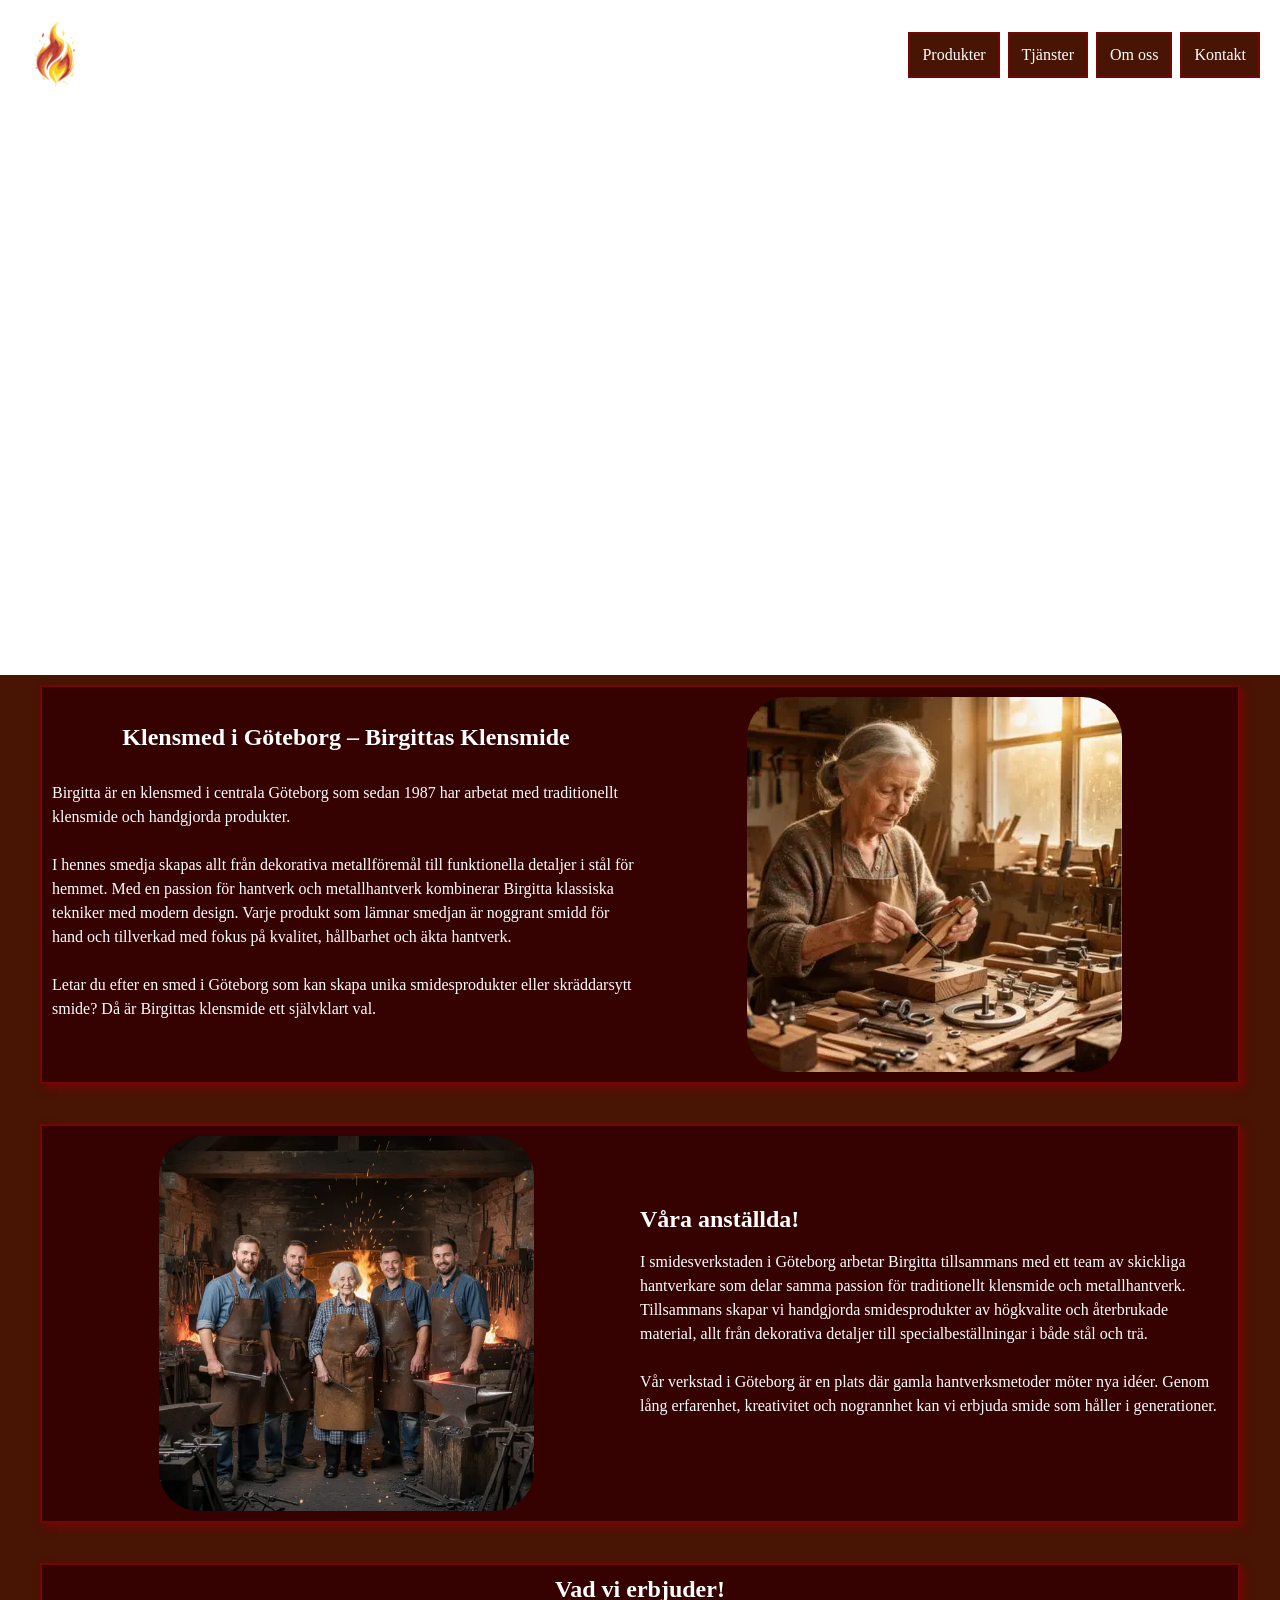
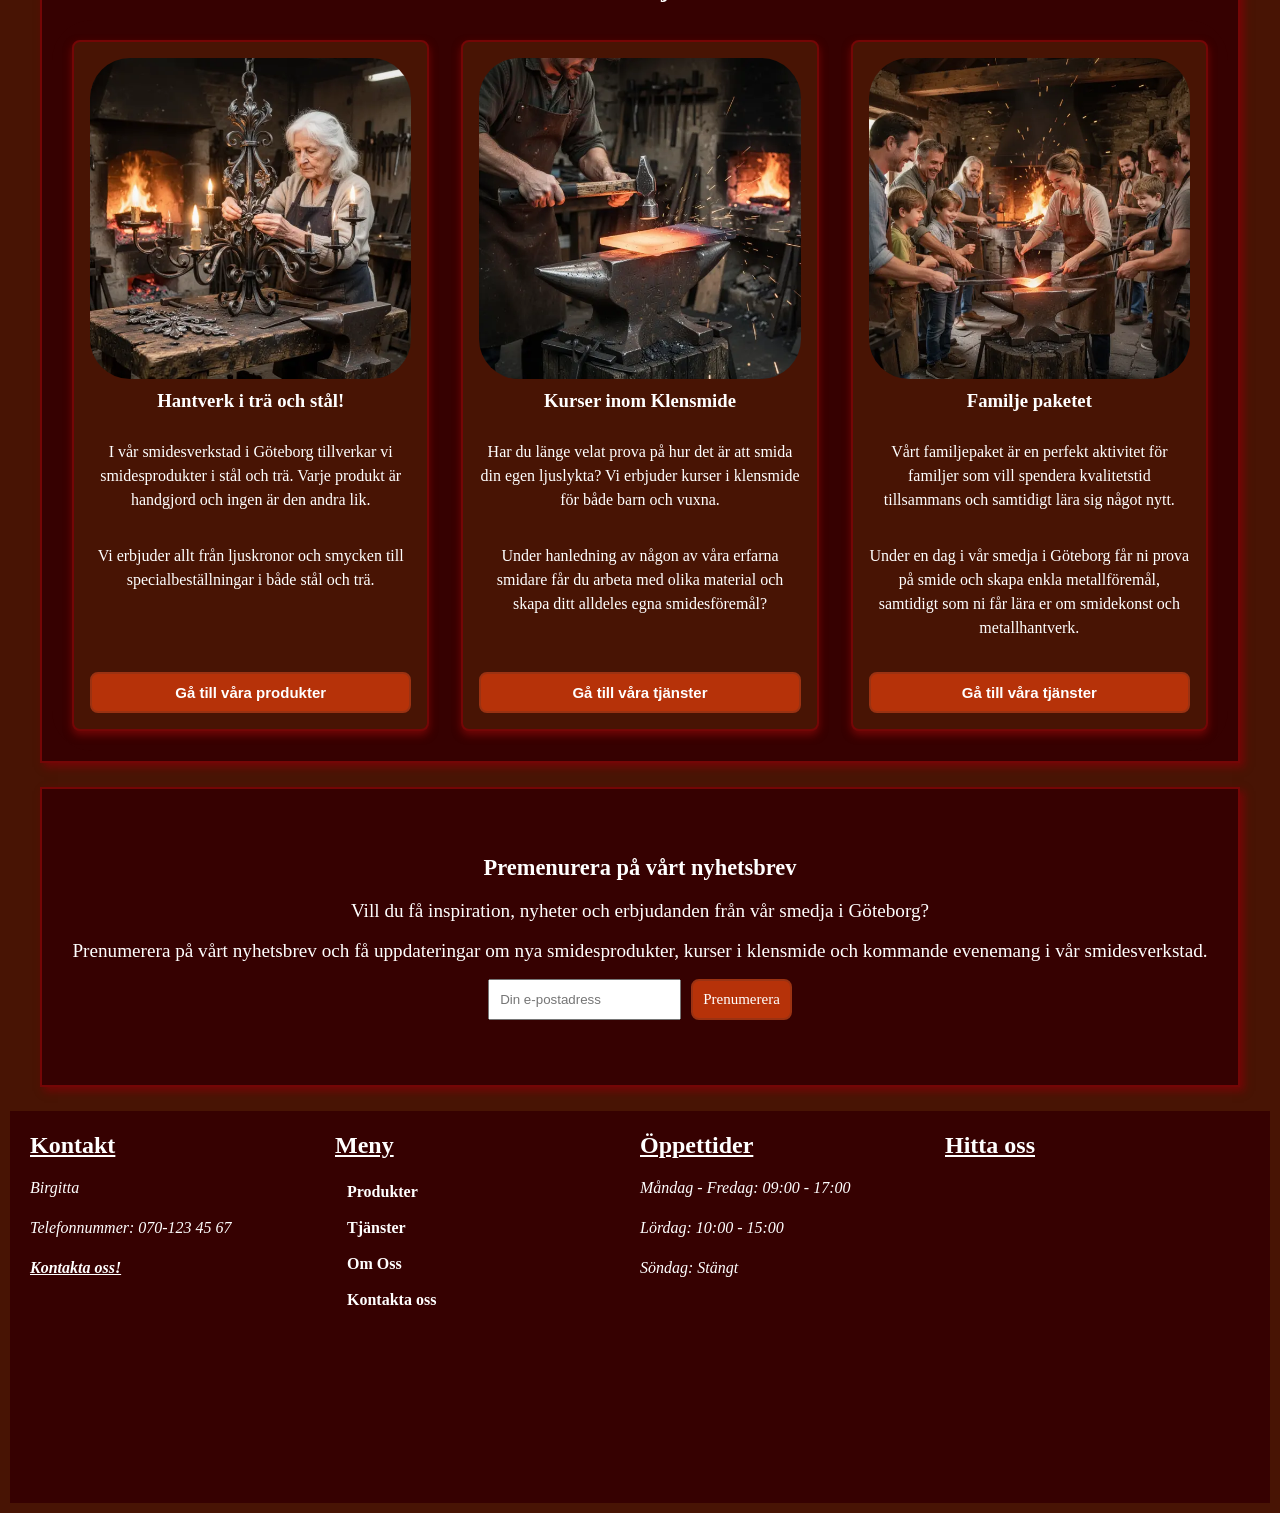
==== index.html @ 1f942d38 "Initial commit" ====
<!doctype html>
<html lang="sv">
	<head>
		<meta charset="UTF-8" />
		<meta name="viewport" content="width=device-width, initial-scale=1.0" />
		<meta
			name="description"
			content="Birgittas Klensmide i Göteborg erbjuder traditionellt klensmide, smidesprodukter och kurser i metallhantverk. Kontakta din lokala klensmed idag."
		/>
		<meta name="Author" content="Michelle Goretti" />
		<link rel="stylesheet" href="styles/style.css" />
		<link rel="canonical" href="https://webbkurs.ei.hv.se/~migo0011/SEO/" />
		<title>Klensmed i Göteborg – Birgittas Klensmide sedan 1987</title>
	</head>
	<body>
		<video class="background-video" autoplay muted loop playsinline>
			<source src="bilder-video/Herovideo-3.mp4" type="video/mp4" />
		</video>
		<section class="hero">
			<header>
				<div class="logo">
					<img src="bilder-video/logotyp.png" alt="En bild på logotypen med en animerad bild på en eld flamma som är röd och gul" />
				</div>

				<input type="checkbox" id="menu-toggle" class="menu-toggle" />
				<label for="menu-toggle" class="hamburger">&#9776;</label>

				<!--Detta är navigationen-->
				<nav class="nav">
					<a href="produkter.html" title="Se våra smidesprodukter i Göteborg">Produkter</a>
					<a href="tjanster.html" title="Upptäck våra smidestjänster i Göteborg">Tjänster</a>
					<a href="index.html" title="Om Birgittas Klensmide i Göteborg">Om oss</a>
					<a href="kontakt.html" title="Kontakta Birgittas Klensmide i Göteborg">Kontakt</a>
				</nav>
			</header>
			<h2>Birgittas Klensmide</h2>
			<p>Since 1987</p>
		</section>
		<div class="wrapper">
			<main>
				<section class="information-text">
					<div>
						<h1 class="information-title">Klensmed i Göteborg – Birgittas Klensmide</h1>
						<p class="text">
							Birgitta är en klensmed i centrala Göteborg som sedan 1987 har arbetat med traditionellt klensmide och handgjorda produkter.
						</p>
						<p>
							I hennes smedja skapas allt från dekorativa metallföremål till funktionella detaljer i stål för hemmet. Med en passion för hantverk och
							metallhantverk kombinerar Birgitta klassiska tekniker med modern design. Varje produkt som lämnar smedjan är noggrant smidd för hand och
							tillverkad med fokus på kvalitet, hållbarhet och äkta hantverk.
						</p>

						<p>
							Letar du efter en smed i Göteborg som kan skapa unika smidesprodukter eller skräddarsytt smide? Då är Birgittas klensmide ett självklart
							val.
						</p>
					</div>
					<div class="presentation">
						<img src="bilder-video/birgitta.webp" alt="En bild på Birgitta, där hon sitter med sitt hantverk" loading="lazy" />
					</div>
				</section>

				<section class="information-text">
					<div class="presentation">
						<img src="bilder-video/anstallda.webp" alt="En bild på fem stycken anställda som jobbar med Birgitta" loading="lazy" />
					</div>

					<div>
						<h2>Våra anställda!</h2>
						<p class="text">
							I smidesverkstaden i Göteborg arbetar Birgitta tillsammans med ett team av skickliga hantverkare som delar samma passion för
							traditionellt klensmide och metallhantverk. Tillsammans skapar vi handgjorda smidesprodukter av högkvalite och återbrukade material,
							allt från dekorativa detaljer till specialbeställningar i både stål och trä.
						</p>
						<p>
							Vår verkstad i Göteborg är en plats där gamla hantverksmetoder möter nya idéer. Genom lång erfarenhet, kreativitet och nogrannhet kan vi
							erbjuda smide som håller i generationer.
						</p>
					</div>
				</section>

				<section class="information-text-2">
					<h2>Vad vi erbjuder!</h2>
					<div class="main-tjanster">
						<article class="cards-tjanster">
							<img
								src="bilder-video/hantverkljus.webp"
								alt="En bild på Birgitta där hon står med en ljuskrona och fixar till detaljer."
								loading="lazy"
							/>
							<h3 class="ingress">Hantverk i trä och stål!</h3>
							<p class="text">
								I vår smidesverkstad i Göteborg tillverkar vi smidesprodukter i stål och trä. Varje produkt är handgjord och ingen är den andra lik.
							</p>
							<p>Vi erbjuder allt från ljuskronor och smycken till specialbeställningar i både stål och trä.</p>
							<button><a href="produkter.html">Gå till våra produkter</a></button>
						</article>

						<article class="cards-tjanster">
							<img
								src="bilder-video/personal-hammare.webp"
								alt="En bild på en manlig personal med en hammare som han slår på stål i smedjan."
								loading="lazy"
							/>
							<h3 class="ingress">Kurser inom Klensmide</h3>
							<p class="text">
								Har du länge velat prova på hur det är att smida din egen ljuslykta? Vi erbjuder kurser i klensmide för både barn och vuxna.
							</p>
							<p>Under hanledning av någon av våra erfarna smidare får du arbeta med olika material och skapa ditt alldeles egna smidesföremål?</p>
							<button><a href="tjanster.html">Gå till våra tjänster</a></button>
						</article>

						<article class="cards-tjanster">
							<img
								src="bilder-video/familj-aktiv.webp"
								alt="En bild på olika material som kommer från återbruk i form av skruvar och gångjärn."
								loading="lazy"
							/>
							<h3 class="ingress">Familje paketet</h3>
							<p class="text">
								Vårt familjepaket är en perfekt aktivitet för familjer som vill spendera kvalitetstid tillsammans och samtidigt lära sig något nytt.
							</p>
							<p>
								Under en dag i vår smedja i Göteborg får ni prova på smide och skapa enkla metallföremål, samtidigt som ni får lära er om smidekonst
								och metallhantverk.
							</p>
							<button><a href="tjanster.html">Gå till våra tjänster</a></button>
						</article>
					</div>
				</section>
			</main>

			<!--Nyhetsbrev-->
			<section class="newsletter">
				<h3>Premenurera på vårt nyhetsbrev</h3>
				<p>Vill du få inspiration, nyheter och erbjudanden från vår smedja i Göteborg?</p>
				<p>
					Prenumerera på vårt nyhetsbrev och få uppdateringar om nya smidesprodukter, kurser i klensmide och kommande evenemang i vår smidesverkstad.
				</p>
				<form action="#" method="post">
					<input type="email" placeholder="Din e-postadress" required />
					<button type="submit">Prenumerera</button>
				</form>
			</section>

			<footer class="footer">
				<section class="information">
					<h2>Kontakt</h2>
					<p>Birgitta</p>
					<p>Telefonnummer: 070-123 45 67</p>
					<p><a href="kontakt.html">Kontakta oss!</a></p>
				</section>

				<section class="information-2">
					<h2>Meny</h2>
					<nav class="second-nav">
						<ul>
							<li><a href="produkter.html">Produkter</a></li>
							<li><a href="tjanster.html">Tjänster</a></li>
							<li><a href="index.html">Om Oss</a></li>
							<li><a href="kontakt.html">Kontakta oss</a></li>
						</ul>
					</nav>
				</section>

				<section class="information-3">
					<h2>Öppettider</h2>
					<p>Måndag - Fredag: 09:00 - 17:00</p>
					<p>Lördag: 10:00 - 15:00</p>
					<p>Söndag: Stängt</p>
				</section>

				<section class="information-4">
					<h2>Hitta oss</h2>
					<iframe
						src="https://www.openstreetmap.org/export/embed.html?bbox=11.9695%2C57.6995%2C11.9745%2C57.7045&amp;layer=mapnik&amp;marker=57.7020%2C11.9720"
					>
					</iframe>
				</section>
			</footer>
		</div>
	</body>
</html>
---- styles/style.css ----
* {
	margin: 0;
	padding: 0;
	box-sizing: border-box;
}

.wrapper {
	display: flex;
	flex-direction: column;
	gap: 24px;
	max-width: 1300px;
	margin: 0 auto;
	padding: 20px 10px;
	position: relative;
	background-color: #481404;
}

h2,
h3,
h4 {
	font-weight: 600;
	line-height: 1.8rem;
	margin-bottom: 1rem;
	color: white;
}

p {
	line-height: 1.5rem;
	font-family: "Times New Roman", Times, serif;
	font-size: 1rem;
	font-weight: 500;
	margin-bottom: 1.5rem;
	color: white;
}

.logo {
	height: 70px;
	width: 70px;
}

.hero {
	position: relative;
	width: 100%;
	min-height: 75vh;
	overflow: hidden;
}

.background-video {
	position: absolute;
	inset: 0;
	width: 100%;
	height: 100%;
	object-fit: cover;
	z-index: -1;
}

.hero h2,
.hero p {
	position: relative;
	font-size: 3rem;
	text-align: left;
	padding-left: 60px;
	padding-top: 50px;
	color: white;
}

header {
	position: relative;
	display: flex;
	justify-content: space-between;
	align-items: center;
	padding: 20px;
}

/*Navigationen högst upp på sidan.*/
.hamburger {
	display: none;
	font-size: 2rem;
	cursor: pointer;
	color: white;
	user-select: none;
	padding: 10px;
}

.menu-toggle {
	display: none;
}

.nav {
	display: flex;
	align-items: center;
	gap: 8px;
}

/*Detta är för att stilsätta hur länkarna ska ut när man till exempel håller över de, klickar på de och dylikt.*/
header a {
	color: rgb(255, 255, 255);
	text-decoration: none;
	background-color: #481404;
	border: #740606 2px solid;
	padding: 12px 12px;
}

header a:hover {
	background-color: #b63209;
	color: rgb(255, 255, 255);
}

/*Stilsättning för navigationen längst ner.*/
.second-nav ul {
	display: flex;
	flex-direction: column;
	gap: 12px;
	padding: 4px 12px;
	list-style-type: none;
}

.second-nav a {
	color: white;
	font-family: "Times New Roman", Times, serif;
	text-decoration: none;
}

.second-nav a:hover {
	background-color: #b63209;
	border-radius: 40px;
	padding: 8px 8px;
}

img {
	max-width: 100%;
	height: auto;
	border-radius: 40px;
}

main {
	display: flex;
	flex-direction: column;
	gap: 40px;
	margin: 0 auto;
	max-width: 1200px;
}

.information-text {
	display: grid;
	grid-template-columns: 1fr 1fr;
	align-items: center;
	padding: 10px;
	background-color: #360101;
	border: 2px solid #740606;
	box-shadow: 4px 4px 8px #740606;
}

.information-title {
	text-align: center;
	color: rgb(255, 255, 255);
	padding-bottom: 30px;
}

.information-text-2,
.information-text-3 {
	display: grid;
	align-items: center;
	text-align: center;
	padding: 10px;
	background-color: #360101;
	border: 2px solid #740606;
	box-shadow: 4px 4px 8px #740606;
}

.presentation {
	justify-self: center;
	width: 375px;
	height: 375px;
}

.produkt-information {
	align-items: center;
	text-align: start;
	padding: 20px;
	background-color: #360101;
	border: 2px solid #740606;
	box-shadow: 4px 4px 8px #740606;
}

.form {
	display: flex;
	flex-direction: column;
	gap: 15px;
	align-items: center;
	padding: 20px;
	color: white;
	background-color: #360101;
}

.form input {
	padding: 15px;
	border-radius: 8px;
	border: none;
	width: 45%;
}

.form textarea {
	padding: 12px;
	border-radius: 12px;
	border: none;
	width: 100%;
	max-width: 500px;
	min-height: 150px;
}

/* Produkter och tjänster */
.main-produkter,
.main-tjanster {
	display: grid;
	grid-template-columns: repeat(3, 1fr);
	gap: 2rem;
	padding: 20px;
	border-radius: 40px;
	background-color: #360101;
	align-items: stretch;
}

.cards-produkter,
.cards-tjanster {
	display: flex;
	flex-direction: column;
	justify-content: space-between;
	gap: 8px;
	padding: 16px;
	background-color: #481404;
	border: 2px solid #740606;
	border-radius: 8px;
	box-shadow: 0 4px 8px #740606;
	position: relative;
	transition:
		top 0.3s ease,
		box-shadow 0.3s ease;
	height: 100%;
}

.cards-produkter,
.cards-tjanster button {
	margin-top: auto;
}

.cards-produkter:hover,
.cards-tjanster:hover {
	top: -10px;
	box-shadow: 0 12px 20px rgba(0, 0, 0, 0.3);
}

.cards-produkter .ingress,
.cards-tjanster .ingress {
	font-weight: bold;
}

/*Knappar */
button {
	font-size: 15px;
	padding: 10px;
	border-radius: 8px;
	background-color: #b63209;
	color: white;
	cursor: pointer;
	border: 2px solid #9b3212;
}

button a {
	color: white;
	text-decoration: none;
	font-weight: bold;
}

button:hover {
	background-color: #cc6a4c;
	color: black;
}

.newsletter {
	height: 300px;
	width: 100%;
	max-width: 1200px;
	background-color: #360101;
	display: flex;
	flex-direction: column;
	text-align: center;
	padding: 0 20px;
	margin: 0 auto;
	justify-content: center;
	gap: 16px;
	border: 2px solid #740606;
	box-shadow: 4px 4px 8px #740606;
}

.newsletter h3 {
	margin: 0;
	font-size: 1.4rem;
}

.newsletter p {
	margin: 0;
	font-size: 1.2rem;
}

.newsletter form {
	display: flex;
	justify-content: center;
}

.newsletter input[type="email"] {
	padding: 10px;
	margin-right: 10px;
}

.newsletter button {
	padding: 10px 10px;
	font-family: "Times New Roman", Times, serif;
}

.footer {
	display: grid;
	grid-template-columns: repeat(4, 1fr);
	grid-template-areas: "kont meny info map";
	background-color: #360101;
	grid-area: foot;
	min-height: 100px;
	padding: 20px;
	line-height: 1.5;
	align-items: start;
}

.footer h2 {
	text-decoration: underline;
}

.footer p {
	margin-bottom: 1rem;
}

iframe {
	width: 100%;
	height: 300px;
	border: none;
}

.information {
	grid-area: kont;
}

.information-2 {
	grid-area: meny;
	display: flex;
	flex-direction: column;
}

.information-3 {
	grid-area: info;
}

.information-4 {
	grid-area: map;
}

.footer p {
	font-style: italic;
}

footer a {
	color: white;
	font-weight: bold;
}

@media (max-width: 1300px) {
	.wrapper {
		width: 100%;
		max-width: none;
		padding: 10px;
	}
}

/* Media query för 900px */
@media (max-width: 900px) {
	.main-produkter,
	.main-tjanster {
		grid-template-columns: repeat(2, 1fr);
	}
	.information-text {
		grid-template-columns: 1fr;
		text-align: center;
	}

	.footer {
		display: grid;
		gap: 1rem;
		grid-template-areas:
			"kont meny "
			"info map";
		grid-template-columns: 1fr;
	}
}

@media (max-width: 600px) {
	header {
		display: flex;
		justify-content: space-between;
		align-items: center;
		flex-wrap: wrap;
		padding: 10px 20px;
	}

	.nav {
		display: none;
		flex-direction: column;
		gap: 10px;
		width: 100%;
		margin-top: 10px;
		background-color: #360101;
		padding: 10px;
		border-radius: 8px;
	}

	.menu-toggle:checked + .hamburger + .nav {
		display: flex;
	}

	.hamburger {
		display: block;
		font-size: 2rem;
		cursor: pointer;
		color: white;
		user-select: none;
	}
	.hero {
		height: 30vh;
	}
	.hero h2 {
		font-size: 2rem;
		margin-bottom: 15px;
	}

	.hero p {
		font-size: 1rem;
	}

	.main-produkter,
	.main-tjanster {
		grid-template-columns: 1fr;
	}

	.footer {
		display: grid;
		gap: 1rem;
		grid-template-areas:
			"kont"
			"meny"
			"info"
			"map";
		grid-template-columns: 1fr;
	}
}
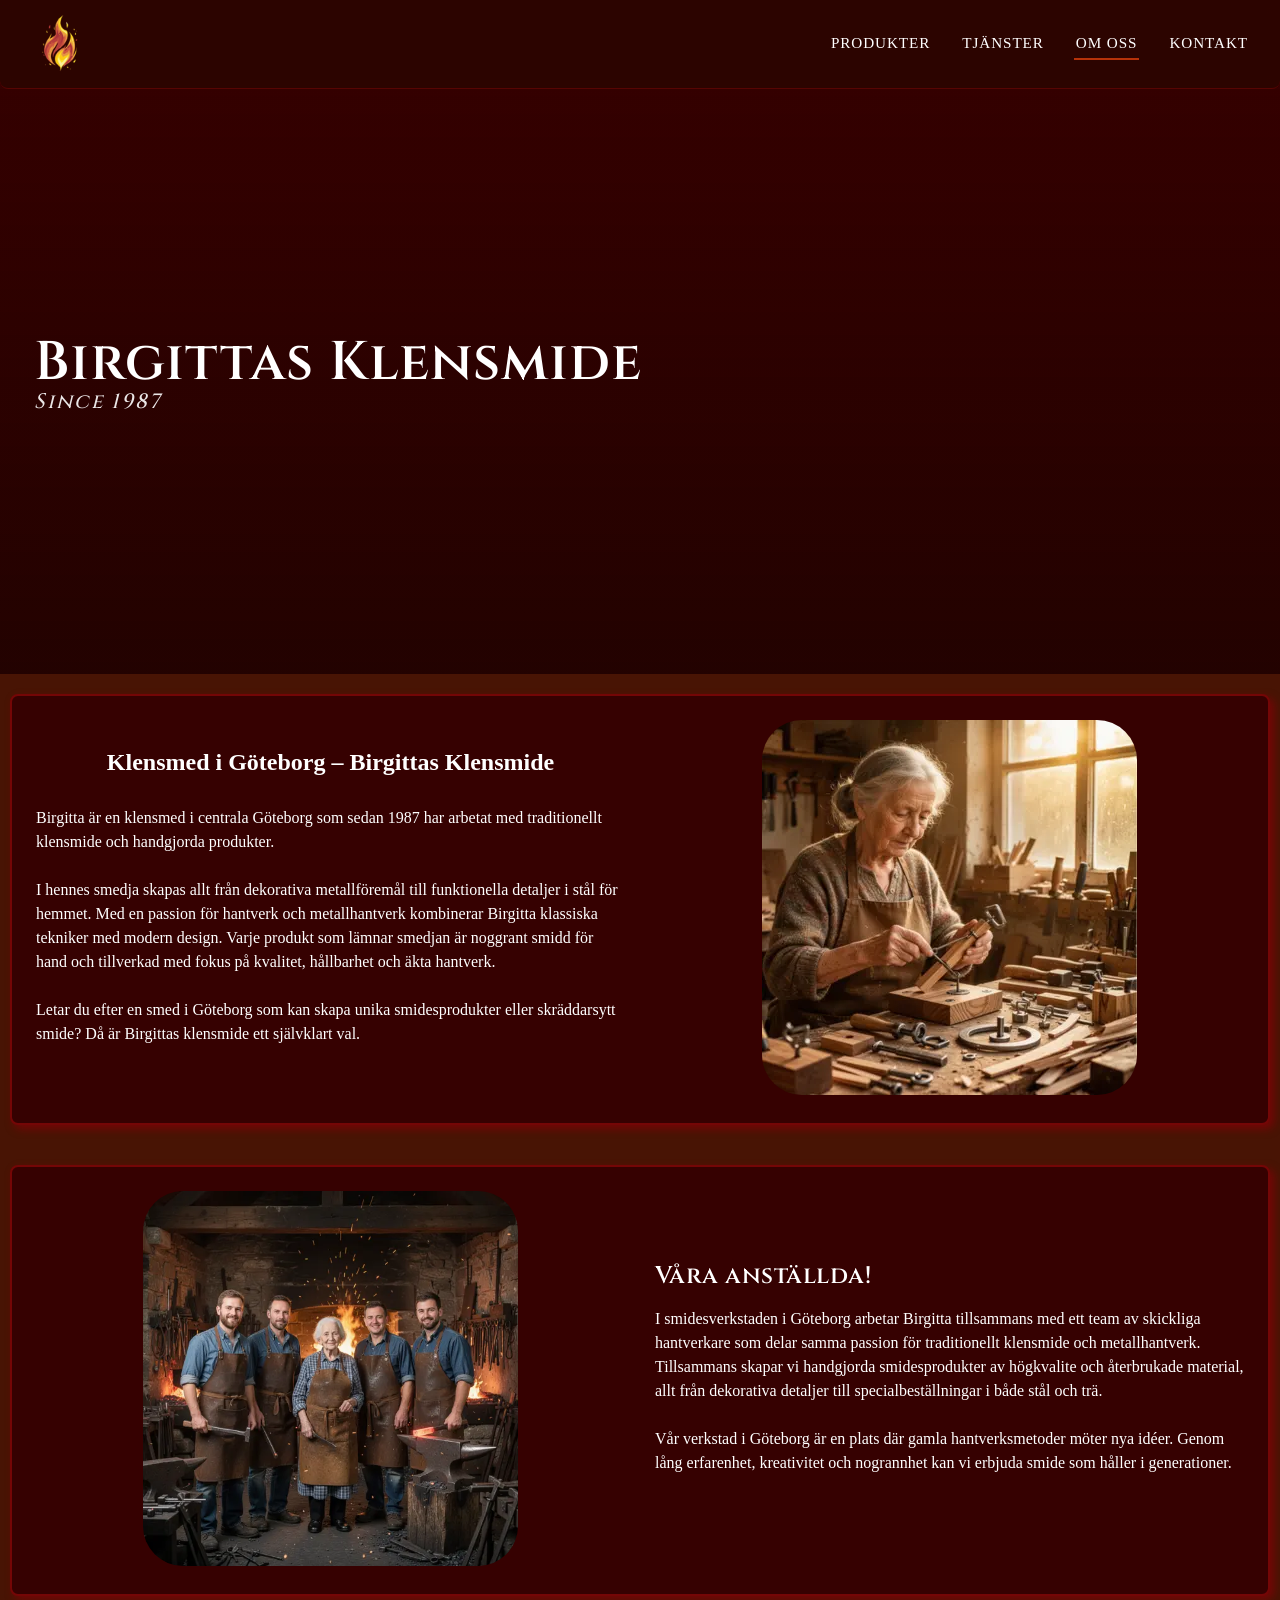
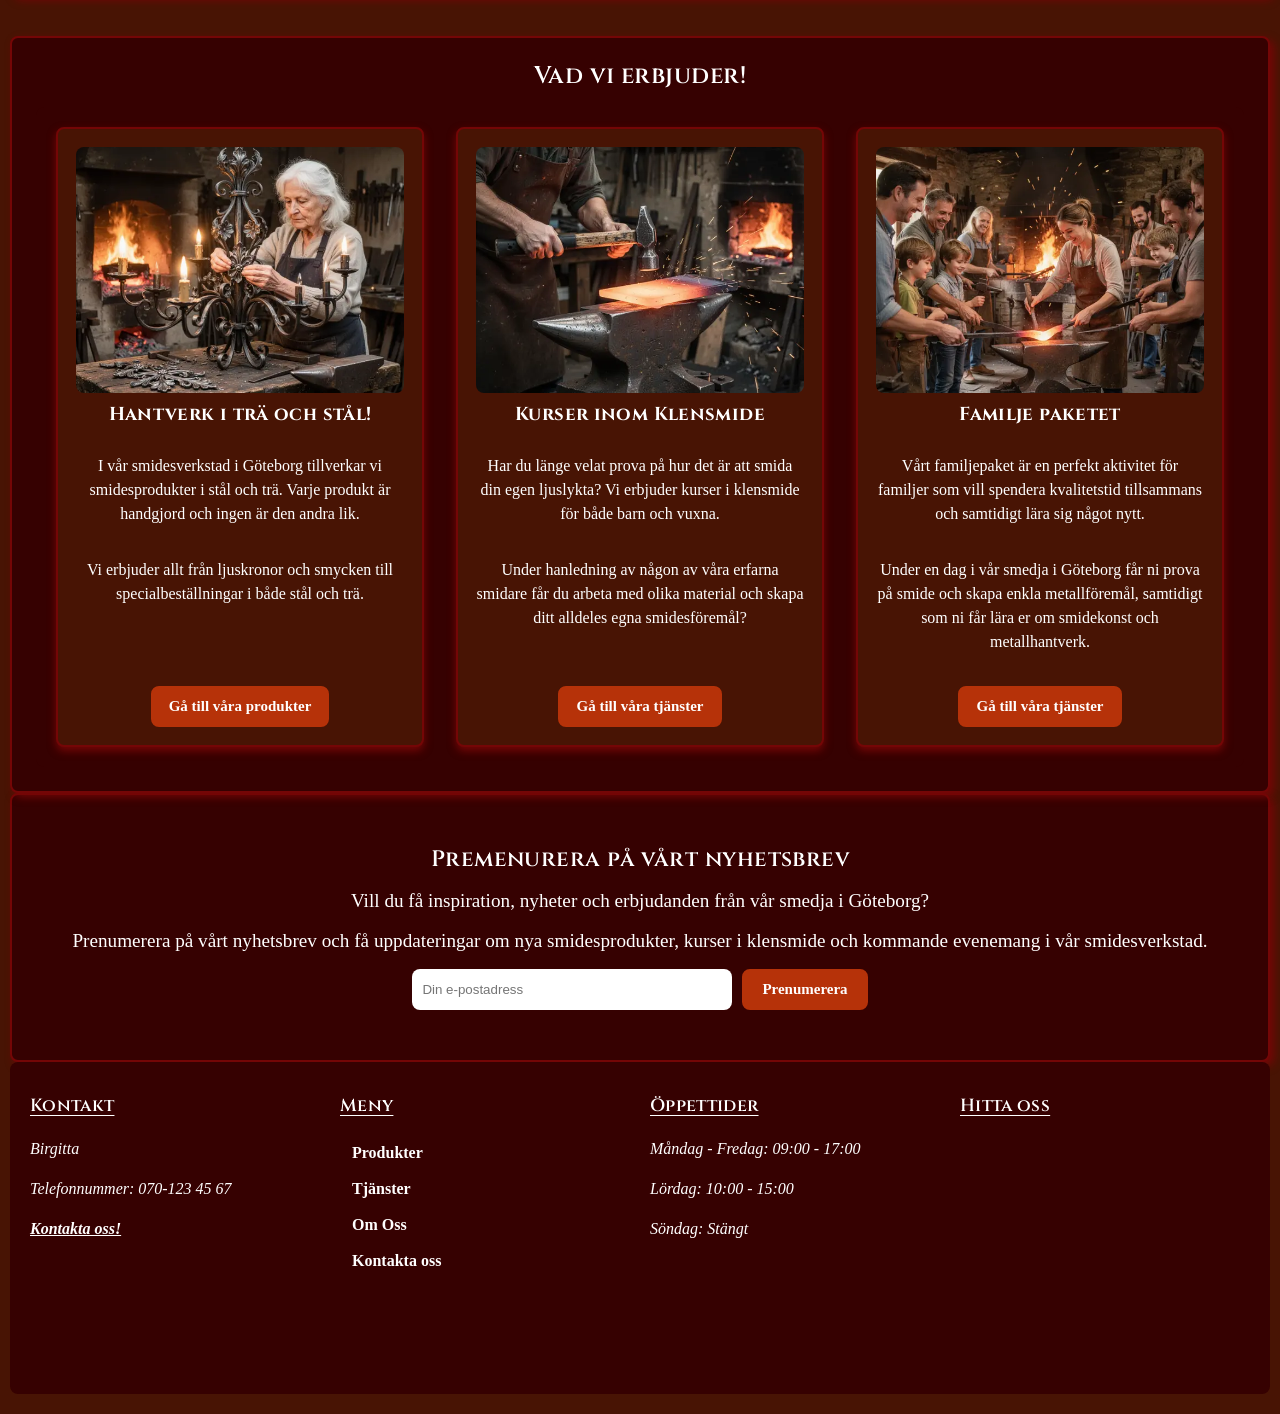
==== commit ed5a2df7: "Initial blacksmith website" ====
--- a/index.html
+++ b/index.html
@@ -8,6 +8,9 @@
 			content="Birgittas Klensmide i Göteborg erbjuder traditionellt klensmide, smidesprodukter och kurser i metallhantverk. Kontakta din lokala klensmed idag."
 		/>
 		<meta name="Author" content="Michelle Goretti" />
+		<link rel="preconnect" href="https://fonts.googleapis.com" />
+		<link rel="preconnect" href="https://fonts.gstatic.com" crossorigin />
+		<link href="https://fonts.googleapis.com/css2?family=Cinzel:wght@500;600;700&display=swap" rel="stylesheet" />
 		<link rel="stylesheet" href="styles/style.css" />
 		<link rel="canonical" href="https://webbkurs.ei.hv.se/~migo0011/SEO/" />
 		<title>Klensmed i Göteborg – Birgittas Klensmide sedan 1987</title>
@@ -16,26 +19,32 @@
 		<video class="background-video" autoplay muted loop playsinline>
 			<source src="bilder-video/Herovideo-3.mp4" type="video/mp4" />
 		</video>
+
+		<!--Header med logotyp och navigation, ligger fast högst upp när man scrollar-->
+		<header class="site-header">
+			<input type="checkbox" id="menu-toggle" class="menu-toggle" />
+
+			<div class="logo">
+				<img src="bilder-video/logotyp.png" alt="En bild på logotypen med en animerad bild på en eld flamma som är röd och gul" />
+			</div>
+
+			<label for="menu-toggle" class="hamburger" aria-label="Öppna menyn">&#9776;</label>
+
+			<nav class="nav" aria-label="Huvudmeny">
+				<a href="produkter.html" title="Se våra smidesprodukter i Göteborg">Produkter</a>
+				<a href="tjanster.html" title="Upptäck våra smidestjänster i Göteborg">Tjänster</a>
+				<a href="index.html" title="Om Birgittas Klensmide i Göteborg" aria-current="page">Om oss</a>
+				<a href="kontakt.html" title="Kontakta Birgittas Klensmide i Göteborg">Kontakt</a>
+			</nav>
+		</header>
+
 		<section class="hero">
-			<header>
-				<div class="logo">
-					<img src="bilder-video/logotyp.png" alt="En bild på logotypen med en animerad bild på en eld flamma som är röd och gul" />
-				</div>
+			<div class="hero-inner">
+				<h2>Birgittas Klensmide</h2>
+				<p>Since 1987</p>
+			</div>
+		</section>
 
-				<input type="checkbox" id="menu-toggle" class="menu-toggle" />
-				<label for="menu-toggle" class="hamburger">&#9776;</label>
-
-				<!--Detta är navigationen-->
-				<nav class="nav">
-					<a href="produkter.html" title="Se våra smidesprodukter i Göteborg">Produkter</a>
-					<a href="tjanster.html" title="Upptäck våra smidestjänster i Göteborg">Tjänster</a>
-					<a href="index.html" title="Om Birgittas Klensmide i Göteborg">Om oss</a>
-					<a href="kontakt.html" title="Kontakta Birgittas Klensmide i Göteborg">Kontakt</a>
-				</nav>
-			</header>
-			<h2>Birgittas Klensmide</h2>
-			<p>Since 1987</p>
-		</section>
 		<div class="wrapper">
 			<main>
 				<section class="information-text">
@@ -93,7 +102,7 @@
 								I vår smidesverkstad i Göteborg tillverkar vi smidesprodukter i stål och trä. Varje produkt är handgjord och ingen är den andra lik.
 							</p>
 							<p>Vi erbjuder allt från ljuskronor och smycken till specialbeställningar i både stål och trä.</p>
-							<button><a href="produkter.html">Gå till våra produkter</a></button>
+							<a class="btn" href="produkter.html">Gå till våra produkter</a>
 						</article>
 
 						<article class="cards-tjanster">
@@ -107,7 +116,7 @@
 								Har du länge velat prova på hur det är att smida din egen ljuslykta? Vi erbjuder kurser i klensmide för både barn och vuxna.
 							</p>
 							<p>Under hanledning av någon av våra erfarna smidare får du arbeta med olika material och skapa ditt alldeles egna smidesföremål?</p>
-							<button><a href="tjanster.html">Gå till våra tjänster</a></button>
+							<a class="btn" href="tjanster.html">Gå till våra tjänster</a>
 						</article>
 
 						<article class="cards-tjanster">
@@ -124,7 +133,7 @@
 								Under en dag i vår smedja i Göteborg får ni prova på smide och skapa enkla metallföremål, samtidigt som ni får lära er om smidekonst
 								och metallhantverk.
 							</p>
-							<button><a href="tjanster.html">Gå till våra tjänster</a></button>
+							<a class="btn" href="tjanster.html">Gå till våra tjänster</a>
 						</article>
 					</div>
 				</section>
@@ -153,7 +162,7 @@
 
 				<section class="information-2">
 					<h2>Meny</h2>
-					<nav class="second-nav">
+					<nav class="second-nav" aria-label="Sidfotsmeny">
 						<ul>
 							<li><a href="produkter.html">Produkter</a></li>
 							<li><a href="tjanster.html">Tjänster</a></li>
@@ -174,10 +183,11 @@
 					<h2>Hitta oss</h2>
 					<iframe
 						src="https://www.openstreetmap.org/export/embed.html?bbox=11.9695%2C57.6995%2C11.9745%2C57.7045&amp;layer=mapnik&amp;marker=57.7020%2C11.9720"
+						title="Karta som visar Birgittas Klensmides plats i Göteborg"
 					>
 					</iframe>
 				</section>
 			</footer>
 		</div>
 	</body>
-</html>
+</html>
--- a/styles/style.css
+++ b/styles/style.css
@@ -4,82 +4,123 @@
 	box-sizing: border-box;
 }
 
+
+:root {
+	--color-brown: #481404;
+	--color-maroon: #360101;
+	--color-border: #740606;
+	--color-accent: #b63209;
+	--color-accent-hover: #cc6a4c;
+	--color-white: #ffffff;
+
+	--font-display: "Cinzel", "Times New Roman", Times, serif;
+	--font-body: "Times New Roman", Times, serif;
+
+	--radius-sm: 8px;
+	--radius-lg: 40px;
+	--shadow-card: 4px 4px 8px var(--color-border);
+
+	--header-height: 88px;
+}
+
+html {
+	scroll-behavior: smooth;
+}
+
+body {
+	overflow-x: hidden;
+	background-color: var(--color-maroon);
+}
+
+h2,
+h3,
+h4 {
+	font-family: var(--font-display);
+	font-weight: 600;
+	line-height: 1.8rem;
+	letter-spacing: 0.02em;
+	margin-bottom: 1rem;
+	color: var(--color-white);
+}
+
+p {
+	line-height: 1.5rem;
+	font-family: var(--font-body);
+	font-size: 1rem;
+	font-weight: 500;
+	margin-bottom: 1.5rem;
+	color: var(--color-white);
+}
+
+a {
+	color: inherit;
+}
+
+img {
+	max-width: 100%;
+	height: auto;
+	border-radius: var(--radius-lg);
+}
+
+:focus-visible {
+	outline: 2px solid var(--color-accent-hover);
+	outline-offset: 3px;
+}
+
 .wrapper {
-	display: flex;
-	flex-direction: column;
-	gap: 24px;
+	width: 100%;
 	max-width: 1300px;
 	margin: 0 auto;
 	padding: 20px 10px;
-	position: relative;
-	background-color: #481404;
-}
-
-h2,
-h3,
-h4 {
-	font-weight: 600;
-	line-height: 1.8rem;
-	margin-bottom: 1rem;
-	color: white;
-}
-
-p {
-	line-height: 1.5rem;
-	font-family: "Times New Roman", Times, serif;
-	font-size: 1rem;
-	font-weight: 500;
-	margin-bottom: 1.5rem;
-	color: white;
-}
-
-.logo {
-	height: 70px;
-	width: 70px;
-}
-
-.hero {
-	position: relative;
-	width: 100%;
-	min-height: 75vh;
-	overflow: hidden;
+	background-color: var(--color-brown);
 }
 
 .background-video {
-	position: absolute;
-	inset: 0;
+	position: fixed;
+	top: 0;
+	left: 0;
 	width: 100%;
 	height: 100%;
 	object-fit: cover;
 	z-index: -1;
 }
 
-.hero h2,
-.hero p {
-	position: relative;
-	font-size: 3rem;
-	text-align: left;
-	padding-left: 60px;
-	padding-top: 50px;
-	color: white;
-}
-
-header {
-	position: relative;
+.logo {
+	height: 60px;
+	width: 60px;
+	flex-shrink: 0;
+}
+
+/* ---------------------------------------
+   Header / navigation
+  
+----------------------------------------*/
+.site-header {
+	position: sticky;
+	top: 0;
+	z-index: 20;
+	min-height: var(--header-height);
 	display: flex;
 	justify-content: space-between;
 	align-items: center;
-	padding: 20px;
-}
-
-/*Navigationen högst upp på sidan.*/
+	gap: 20px;
+	width: 100%;
+	max-width: 1300px;
+	margin: 0 auto;
+	padding: 14px 30px;
+	background-color: rgba(43, 5, 1, 0.82);
+	backdrop-filter: blur(6px);
+	border-bottom: 1px solid rgba(116, 6, 6, 0.6);
+	border-radius: 0 0 var(--radius-sm) var(--radius-sm);
+}
+
 .hamburger {
 	display: none;
 	font-size: 2rem;
 	cursor: pointer;
-	color: white;
+	color: var(--color-white);
 	user-select: none;
-	padding: 10px;
+	padding: 6px 10px;
 }
 
 .menu-toggle {
@@ -89,24 +130,73 @@
 .nav {
 	display: flex;
 	align-items: center;
-	gap: 8px;
-}
-
-/*Detta är för att stilsätta hur länkarna ska ut när man till exempel håller över de, klickar på de och dylikt.*/
-header a {
-	color: rgb(255, 255, 255);
+	gap: 28px;
+}
+
+.nav a {
+	position: relative;
+	color: var(--color-white);
 	text-decoration: none;
-	background-color: #481404;
-	border: #740606 2px solid;
-	padding: 12px 12px;
-}
-
-header a:hover {
-	background-color: #b63209;
-	color: rgb(255, 255, 255);
-}
-
-/*Stilsättning för navigationen längst ner.*/
+	font-family: var(--font-body);
+	font-size: 0.95rem;
+	letter-spacing: 0.06em;
+	text-transform: uppercase;
+	padding: 6px 2px;
+	border-bottom: 2px solid transparent;
+	transition: border-color 0.25s ease, opacity 0.25s ease;
+}
+
+.nav a:hover,
+.nav a:focus-visible,
+.nav a[aria-current="page"] {
+	border-bottom-color: var(--color-accent);
+}
+
+/* ---------------------------------------
+   Hero
+----------------------------------------*/
+.hero {
+	position: relative;
+	display: flex;
+	flex-direction: column;
+	justify-content: center;
+	width: 100%;
+	max-width: 1300px;
+	margin: 0 auto;
+	min-height: 65vh;
+}
+
+.hero::before {
+	content: "";
+	position: absolute;
+	inset: 0;
+	background: linear-gradient(180deg, rgba(20, 4, 1, 0.05) 0%, rgba(20, 4, 1, 0.55) 100%);
+	z-index: -1;
+}
+
+
+.hero-inner {
+	width: 100%;
+	padding: 40px 34px;
+}
+
+.hero h2 {
+	font-size: clamp(2.2rem, 5vw, 3.4rem);
+	margin-bottom: 0.75rem;
+}
+
+.hero p {
+	font-family: var(--font-display);
+	font-style: italic;
+	font-size: clamp(1rem, 2vw, 1.3rem);
+	letter-spacing: 0.1em;
+	opacity: 0.9;
+	margin-bottom: 0;
+}
+
+/* ---------------------------------------
+   Sidfotsnavigation
+----------------------------------------*/
 .second-nav ul {
 	display: flex;
 	flex-direction: column;
@@ -116,21 +206,16 @@
 }
 
 .second-nav a {
-	color: white;
-	font-family: "Times New Roman", Times, serif;
+	color: var(--color-white);
+	font-family: var(--font-body);
 	text-decoration: none;
 }
 
-.second-nav a:hover {
-	background-color: #b63209;
-	border-radius: 40px;
+.second-nav a:hover,
+.second-nav a:focus-visible {
+	background-color: var(--color-accent);
+	border-radius: var(--radius-sm);
 	padding: 8px 8px;
-}
-
-img {
-	max-width: 100%;
-	height: auto;
-	border-radius: 40px;
 }
 
 main {
@@ -138,22 +223,24 @@
 	flex-direction: column;
 	gap: 40px;
 	margin: 0 auto;
-	max-width: 1200px;
+	max-width: 1300px;
 }
 
 .information-text {
 	display: grid;
 	grid-template-columns: 1fr 1fr;
+	gap: 30px;
 	align-items: center;
-	padding: 10px;
-	background-color: #360101;
-	border: 2px solid #740606;
-	box-shadow: 4px 4px 8px #740606;
+	padding: 24px;
+	background-color: var(--color-maroon);
+	border: 2px solid var(--color-border);
+	border-radius: var(--radius-sm);
+	box-shadow: var(--shadow-card);
 }
 
 .information-title {
 	text-align: center;
-	color: rgb(255, 255, 255);
+	color: var(--color-white);
 	padding-bottom: 30px;
 }
 
@@ -162,25 +249,27 @@
 	display: grid;
 	align-items: center;
 	text-align: center;
-	padding: 10px;
-	background-color: #360101;
-	border: 2px solid #740606;
-	box-shadow: 4px 4px 8px #740606;
+	padding: 24px;
+	background-color: var(--color-maroon);
+	border: 2px solid var(--color-border);
+	border-radius: var(--radius-sm);
+	box-shadow: var(--shadow-card);
 }
 
 .presentation {
 	justify-self: center;
-	width: 375px;
-	height: 375px;
+	width: 100%;
+	max-width: 375px;
 }
 
 .produkt-information {
 	align-items: center;
 	text-align: start;
 	padding: 20px;
-	background-color: #360101;
-	border: 2px solid #740606;
-	box-shadow: 4px 4px 8px #740606;
+	background-color: var(--color-maroon);
+	border: 2px solid var(--color-border);
+	border-radius: var(--radius-sm);
+	box-shadow: var(--shadow-card);
 }
 
 .form {
@@ -189,35 +278,48 @@
 	gap: 15px;
 	align-items: center;
 	padding: 20px;
-	color: white;
-	background-color: #360101;
+	color: var(--color-white);
+	background-color: var(--color-maroon);
+}
+
+.form label {
+	display: block;
+	font-family: var(--font-display);
+	font-weight: 600;
+	font-size: 1.15rem;
+	letter-spacing: 0.02em;
+	color: var(--color-white);
+	margin-bottom: 0.4rem;
 }
 
 .form input {
 	padding: 15px;
-	border-radius: 8px;
+	border-radius: var(--radius-sm);
 	border: none;
-	width: 45%;
+	width: 100%;
+	max-width: 500px;
 }
 
 .form textarea {
 	padding: 12px;
-	border-radius: 12px;
+	border-radius: var(--radius-sm);
 	border: none;
 	width: 100%;
 	max-width: 500px;
 	min-height: 150px;
 }
 
-/* Produkter och tjänster */
+/* ---------------------------------------
+   Produkter och tjänster
+----------------------------------------*/
 .main-produkter,
 .main-tjanster {
 	display: grid;
 	grid-template-columns: repeat(3, 1fr);
 	gap: 2rem;
 	padding: 20px;
-	border-radius: 40px;
-	background-color: #360101;
+	border-radius: var(--radius-sm);
+	background-color: var(--color-maroon);
 	align-items: stretch;
 }
 
@@ -227,27 +329,36 @@
 	flex-direction: column;
 	justify-content: space-between;
 	gap: 8px;
-	padding: 16px;
-	background-color: #481404;
-	border: 2px solid #740606;
-	border-radius: 8px;
-	box-shadow: 0 4px 8px #740606;
+	padding: 18px;
+	background-color: var(--color-brown);
+	border: 2px solid var(--color-border);
+	border-radius: var(--radius-sm);
+	box-shadow: 0 4px 8px var(--color-border);
 	position: relative;
-	transition:
-		top 0.3s ease,
-		box-shadow 0.3s ease;
+	transition: transform 0.3s ease, box-shadow 0.3s ease;
 	height: 100%;
 }
 
-.cards-produkter,
+.cards-produkter img,
+.cards-tjanster img {
+	width: 100%;
+	aspect-ratio: 4 / 3;
+	object-fit: cover;
+	border-radius: var(--radius-sm);
+}
+
+.cards-produkter .btn,
+.cards-produkter button,
+.cards-tjanster .btn,
 .cards-tjanster button {
 	margin-top: auto;
+	align-self: center;
 }
 
 .cards-produkter:hover,
 .cards-tjanster:hover {
-	top: -10px;
-	box-shadow: 0 12px 20px rgba(0, 0, 0, 0.3);
+	transform: translateY(-8px);
+	box-shadow: 0 14px 22px rgba(0, 0, 0, 0.35);
 }
 
 .cards-produkter .ingress,
@@ -255,42 +366,48 @@
 	font-weight: bold;
 }
 
-/*Knappar */
+/* ---------------------------------------
+   Knappar
+----------------------------------------*/
+.btn,
 button {
+	display: inline-block;
+	font-family: var(--font-body);
 	font-size: 15px;
-	padding: 10px;
-	border-radius: 8px;
-	background-color: #b63209;
-	color: white;
+	font-weight: bold;
+	padding: 10px 16px;
+	border-radius: var(--radius-sm);
+	background-color: var(--color-accent);
+	color: var(--color-white);
 	cursor: pointer;
-	border: 2px solid #9b3212;
-}
-
-button a {
-	color: white;
+	border: 2px solid var(--color-accent);
 	text-decoration: none;
-	font-weight: bold;
-}
-
-button:hover {
-	background-color: #cc6a4c;
-	color: black;
+	text-align: center;
+	transition: background-color 0.25s ease, color 0.25s ease;
+}
+
+.btn:hover,
+.btn:focus-visible,
+button:hover,
+button:focus-visible {
+	background-color: var(--color-accent-hover);
+	color: #2b0501;
 }
 
 .newsletter {
-	height: 300px;
-	width: 100%;
-	max-width: 1200px;
-	background-color: #360101;
+	width: 100%;
+	max-width: 1300px;
+	background-color: var(--color-maroon);
 	display: flex;
 	flex-direction: column;
 	text-align: center;
-	padding: 0 20px;
+	padding: 50px 20px;
 	margin: 0 auto;
 	justify-content: center;
 	gap: 16px;
-	border: 2px solid #740606;
-	box-shadow: 4px 4px 8px #740606;
+	border: 2px solid var(--color-border);
+	border-radius: var(--radius-sm);
+	box-shadow: var(--shadow-card);
 }
 
 .newsletter h3 {
@@ -305,43 +422,54 @@
 
 .newsletter form {
 	display: flex;
+	flex-wrap: wrap;
 	justify-content: center;
+	gap: 10px;
 }
 
 .newsletter input[type="email"] {
 	padding: 10px;
-	margin-right: 10px;
+	border: none;
+	border-radius: var(--radius-sm);
+	min-width: 240px;
+	flex: 1 1 240px;
+	max-width: 320px;
 }
 
 .newsletter button {
-	padding: 10px 10px;
-	font-family: "Times New Roman", Times, serif;
+	padding: 10px 18px;
+	font-family: var(--font-body);
 }
 
 .footer {
 	display: grid;
 	grid-template-columns: repeat(4, 1fr);
 	grid-template-areas: "kont meny info map";
-	background-color: #360101;
-	grid-area: foot;
+	gap: 20px;
+	background-color: var(--color-maroon);
+	border-radius: var(--radius-sm);
 	min-height: 100px;
-	padding: 20px;
+	padding: 30px 20px;
 	line-height: 1.5;
 	align-items: start;
 }
 
 .footer h2 {
+	font-size: 1.1rem;
 	text-decoration: underline;
+	text-underline-offset: 4px;
 }
 
 .footer p {
 	margin-bottom: 1rem;
+	font-style: italic;
 }
 
 iframe {
 	width: 100%;
-	height: 300px;
+	height: 220px;
 	border: none;
+	border-radius: var(--radius-sm);
 }
 
 .information {
@@ -362,16 +490,12 @@
 	grid-area: map;
 }
 
-.footer p {
-	font-style: italic;
-}
-
 footer a {
-	color: white;
+	color: var(--color-white);
 	font-weight: bold;
 }
 
-@media (max-width: 1300px) {
+@media (max-width: 1200px) {
 	.wrapper {
 		width: 100%;
 		max-width: none;
@@ -391,56 +515,50 @@
 	}
 
 	.footer {
-		display: grid;
-		gap: 1rem;
 		grid-template-areas:
-			"kont meny "
+			"kont meny"
 			"info map";
-		grid-template-columns: 1fr;
+		grid-template-columns: 1fr 1fr;
 	}
 }
 
 @media (max-width: 600px) {
-	header {
-		display: flex;
-		justify-content: space-between;
-		align-items: center;
+	.site-header {
 		flex-wrap: wrap;
-		padding: 10px 20px;
+		padding: 12px 20px;
 	}
 
 	.nav {
 		display: none;
 		flex-direction: column;
-		gap: 10px;
+		align-items: center;
+		text-align: center;
+		gap: 14px;
 		width: 100%;
-		margin-top: 10px;
-		background-color: #360101;
-		padding: 10px;
-		border-radius: 8px;
-	}
-
-	.menu-toggle:checked + .hamburger + .nav {
+		margin-top: 14px;
+		padding: 16px;
+		background-color: rgba(43, 5, 1, 0.95);
+		border-radius: var(--radius-sm);
+	}
+
+	.menu-toggle:checked ~ .nav {
 		display: flex;
+	}
+
+	.menu-toggle:checked ~ .logo {
+		display: none;
 	}
 
 	.hamburger {
 		display: block;
-		font-size: 2rem;
-		cursor: pointer;
-		color: white;
-		user-select: none;
-	}
+	}
+
 	.hero {
-		height: 30vh;
-	}
-	.hero h2 {
-		font-size: 2rem;
-		margin-bottom: 15px;
-	}
-
-	.hero p {
-		font-size: 1rem;
+		min-height: 40vh;
+	}
+
+	.hero-inner {
+		padding: 30px;
 	}
 
 	.main-produkter,
@@ -449,13 +567,10 @@
 	}
 
 	.footer {
-		display: grid;
-		gap: 1rem;
 		grid-template-areas:
-			"kont"
-			"meny"
-			"info"
-			"map";
-		grid-template-columns: 1fr;
-	}
-}
+			"kont kont"
+			"meny meny"
+			"info info"
+			"map map";
+	}
+}
